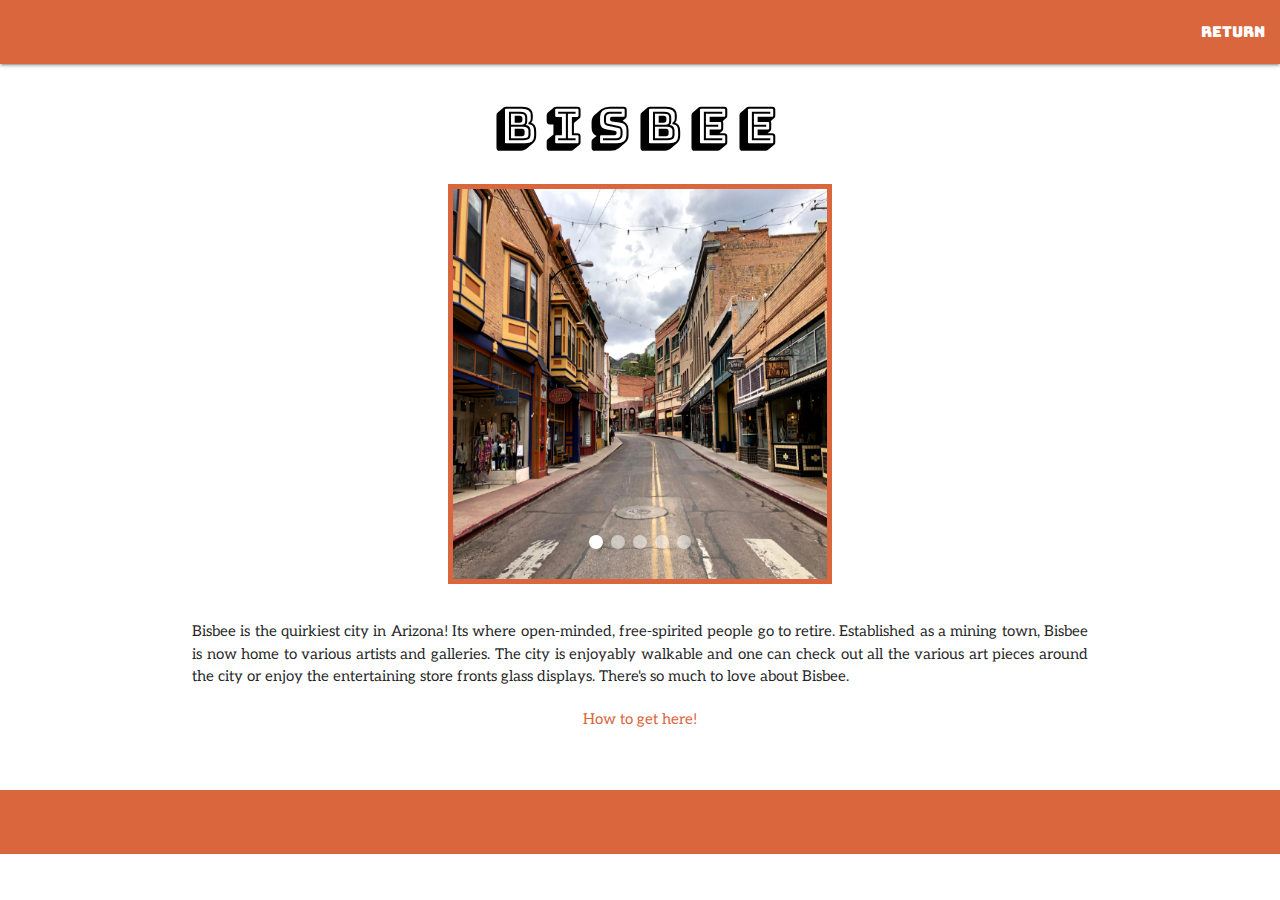
==== bisbee.html @ 9c89f777 "added direction link" ====
<!DOCTYPE html>
<html lang="en">
<head>
    <meta charset="UTF-8">
    <meta name="viewport" content="width=device-width, initial-scale=1.0">
    <title>HiddenAZ</title>

    
    <script src="https://cdnjs.cloudflare.com/ajax/libs/jquery/3.5.0/jquery.min.js"></script>

    
    <link rel="stylesheet" href="https://cdnjs.cloudflare.com/ajax/libs/materialize/1.0.0/css/materialize.min.css">

    <link href="https://fonts.googleapis.com/icon?family=Material+Icons" rel="stylesheet">

    <link href="https://fonts.googleapis.com/css2?family=Bungee+Shade&display=swap" rel="stylesheet">

    <link href="https://fonts.googleapis.com/css2?family=Bungee&display=swap" rel="stylesheet">

    <link href="https://fonts.googleapis.com/css2?family=Aleo&display=swap" rel="stylesheet">
  

  

    <link rel="stylesheet" href="./assets/css/style3.css" />
</head>

<body>
    <nav>
        <div class="nav-wrapper nav1">
            <a href="#" data-target="mobile-demo" class="sidenav-trigger">
                <i class="material-icons">menu</i>
            </a>
          <ul id="nav-mobile" class="right hide-on-med-and-down">
            <li><a href="selection.html">Return</a></li>
          </ul>
        </div>
    </nav>

    <ul class="sidenav" id="mobile-demo">
        <li><a href="selection.html">Selection Page</a></li>
        <li><a href="twinArrows.html">Twin Arrows</a></li>
        <li><a href="fossilCreek.html">Fossil Creek</a></li>
        <li><a href="bisbee.html">Bisbee</a></li>
        <li><a href="chiri.html">Chiricahua</a></li>
      </ul>




    <div class="container dennis">

       

        <div class="row house3">
            <div class="col s12">
                <div class="row destName">
                    Bisbee
                </div>

                
                <div class="carousel carousel-slider">
                    
                    <a href="#Bis1!" class="carousel-item"><img src="assets/images/Bisbee/Bisbee.jpg"></a>

                    <a href="#Bis2!" class="carousel-item"><img src="assets/images/Bisbee/IMG_2533.jpg"></a>

                    <a href="#Bis3!" class="carousel-item"><img src="assets/images/Bisbee/IMG_2524.jpg"></a>
                
                    <a href="#Bis4!" class="carousel-item"><img src="assets/images/Bisbee/IMG_2540.jpg"></a>

                    <a href="#Bis5!" class="carousel-item"><img src="assets/images/Bisbee/BisbeeArtWall.jpg"></a>

                </div>
                                  
                                       
         

                <div class="row destDescrip">
                    Bisbee is the quirkiest city in Arizona! Its where open-minded, free-spirited people go to retire.  Established as a mining town, Bisbee is now home to various artists and galleries.  The city is enjoyably walkable and one can check out all the various art pieces around the city or enjoy the entertaining store fronts glass displays. There's so much to love about Bisbee.
                </div>

                <div class="row destDirec">
                    <a href="https://www.google.com/maps/search/?api=1&query=Bisbee" style="color: #D9663D;">How to get here!</a>

                <div class="row" id="destWeather">
                   
                </div>
                

            </div>
        </div>  
    </div>
</div> 
      
<footer class="page-footer footer">
        <div class="container">
            <row class="s12">
            </row>
        </div>
</footer>

<script src="https://cdnjs.cloudflare.com/ajax/libs/materialize/1.0.0/js/materialize.min.js"></script>

    
<script src="https://cdnjs.cloudflare.com/ajax/libs/materialize/1.0.0/js/materialize.min.js"></script>

<script src="destName3.js"></script>


</body>
</html>
---- assets/css/style3.css ----
/* Destination page CSS starts here */

.house3 {
    margin-top: 25px;
    text-align: center;
    /* padding-bottom: 2.5rem; */
}

.footer {
    color: white;
    text-align: center;
    background-color:  #D9663D;
    height: 64px;

}

.nav1 {
    background-color:#D9663D;
    font-family: "Bungee", cursive;
}

.destName {
    text-align: center;
    font-size: 50px;
    font-family: 'Bungee Shade', cursive;
    color:black;
    font-weight: bolder;
    letter-spacing: 10px;   
}



.indicator-item{
    padding: 7px;
}

.carousel {
    border-style: solid;
    border-width: 5px;
    border-color:  #D9663D;
    width:  30vw;
    margin:auto;

}

@media only screen and (max-width: 700px) {
    
    .carousel {
        width: 90vw;
    }

    .destName {
        font-size: 30px;
        letter-spacing: 5px;
    }

    
    /* .dennis {
        position: relative;
        min-height: 100vh;
    } */
    .house3 {
        padding-bottom: 2.5rem;
    }

}



.carousel-item img {
        width:  100%;
        height: 100%;
    
}


/* .carousel-item {
    border-style: solid;
    border-width: 5px;
    border-color:  #F28B30;
} */

.destDescrip {
    /* margin:auto; */
    /* width: 30vw;
      margin: auto; */
    text-align: justify;
    font-family: 'Aleo', serif;
    margin-top: 4vh;
  
    /* align-content: center; */
  }
  
  
  
  .destDirec {
    font-family: 'Aleo', serif;
  }
  
  #destWeather {
    /* text-align: justify; */
    font-family: 'Aleo', serif;
  }
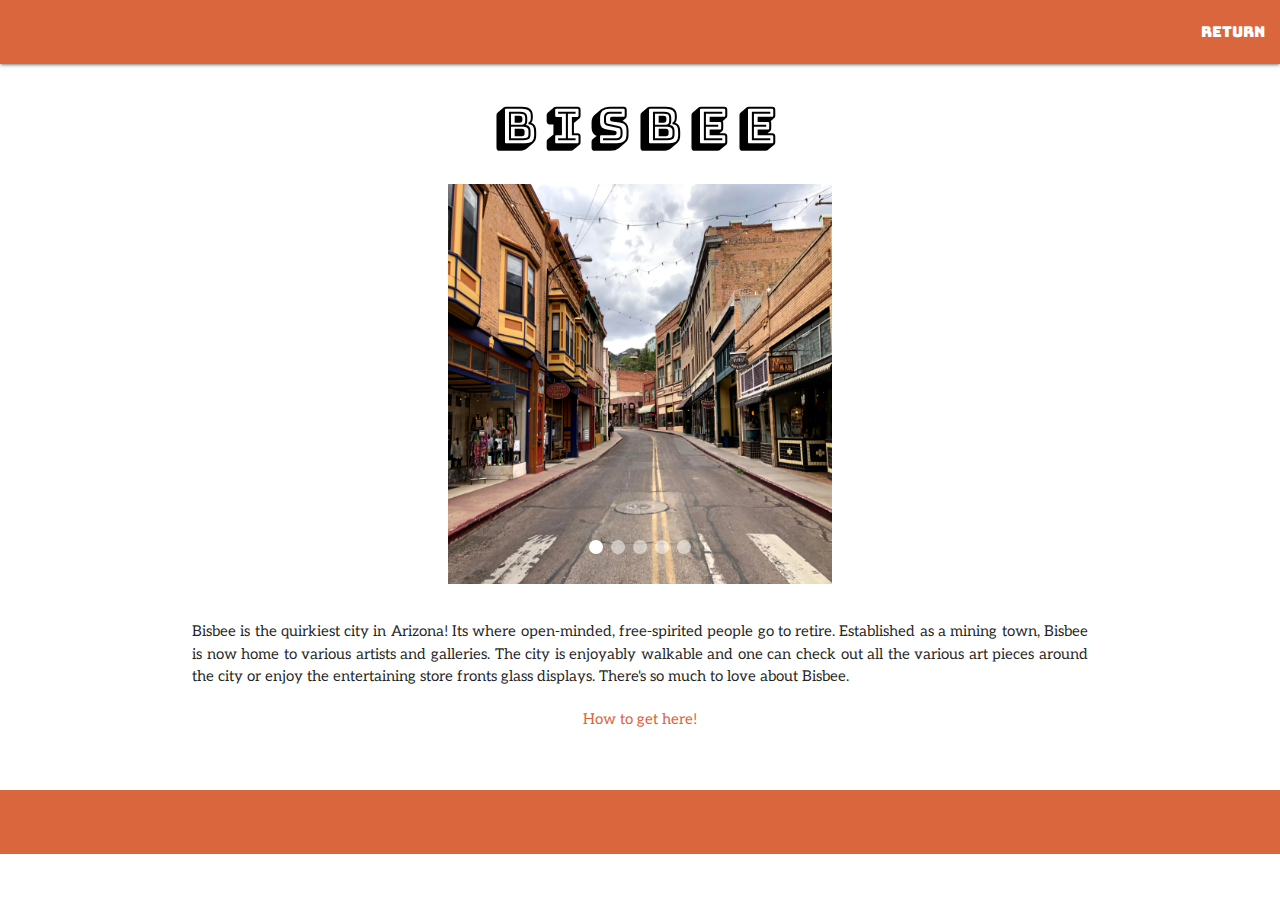
==== commit a23ed500: "updated CSS-borders" ====
--- a/bisbee.html
+++ b/bisbee.html
@@ -81,7 +81,7 @@
                 </div>
 
                 <div class="row destDirec">
-                    <a href="https://www.google.com/maps/search/?api=1&query=Bisbee" style="color: #D9663D;">How to get here!</a>
+                    <a href="https://www.google.com/maps/search/?api=1&query=Bisbee" style="color: #D9663D;" target="_blank">How to get here!</a>
 
                 <div class="row" id="destWeather">
                    
--- a/assets/css/style3.css
+++ b/assets/css/style3.css
@@ -35,9 +35,9 @@
 }
 
 .carousel {
-    border-style: solid;
+    /* border-style: solid;
     border-width: 5px;
-    border-color:  #D9663D;
+    border-color:  #D9663D; */
     width:  30vw;
     margin:auto;
 
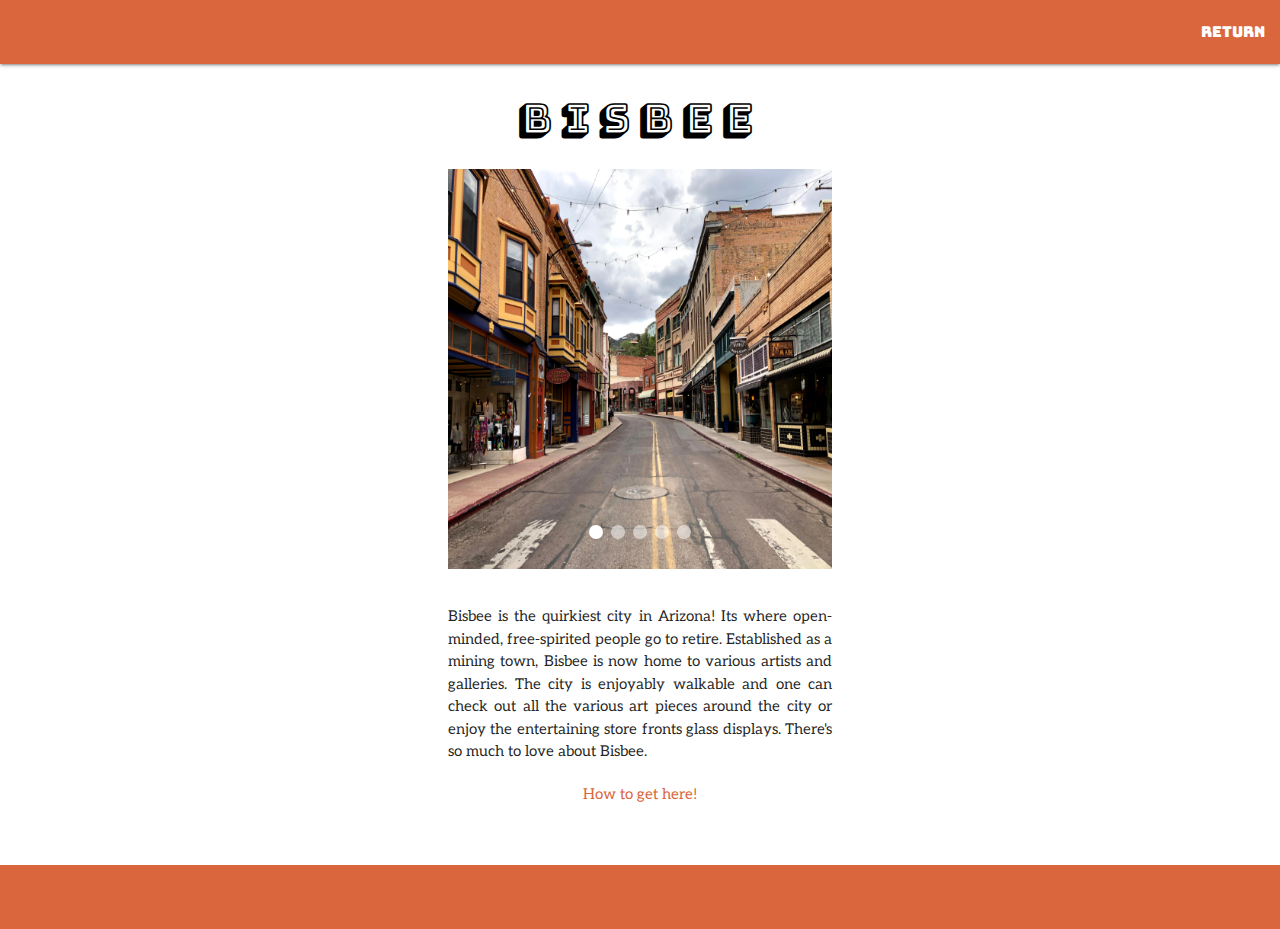
==== commit 0ec38c80: "CSS - adjusted descrip margins" ====
--- a/bisbee.html
+++ b/bisbee.html
@@ -1,112 +1,118 @@
 <!DOCTYPE html>
 <html lang="en">
-<head>
-    <meta charset="UTF-8">
-    <meta name="viewport" content="width=device-width, initial-scale=1.0">
+  <head>
+    <meta charset="UTF-8" />
+    <meta name="viewport" content="width=device-width, initial-scale=1.0" />
     <title>HiddenAZ</title>
 
-    
     <script src="https://cdnjs.cloudflare.com/ajax/libs/jquery/3.5.0/jquery.min.js"></script>
 
-    
-    <link rel="stylesheet" href="https://cdnjs.cloudflare.com/ajax/libs/materialize/1.0.0/css/materialize.min.css">
+    <link
+      rel="stylesheet"
+      href="https://cdnjs.cloudflare.com/ajax/libs/materialize/1.0.0/css/materialize.min.css"
+    />
 
-    <link href="https://fonts.googleapis.com/icon?family=Material+Icons" rel="stylesheet">
+    <link
+      href="https://fonts.googleapis.com/icon?family=Material+Icons"
+      rel="stylesheet"
+    />
 
-    <link href="https://fonts.googleapis.com/css2?family=Bungee+Shade&display=swap" rel="stylesheet">
+    <link
+      href="https://fonts.googleapis.com/css2?family=Bungee+Shade&display=swap"
+      rel="stylesheet"
+    />
 
-    <link href="https://fonts.googleapis.com/css2?family=Bungee&display=swap" rel="stylesheet">
+    <link
+      href="https://fonts.googleapis.com/css2?family=Bungee&display=swap"
+      rel="stylesheet"
+    />
 
-    <link href="https://fonts.googleapis.com/css2?family=Aleo&display=swap" rel="stylesheet">
-  
-
-  
+    <link
+      href="https://fonts.googleapis.com/css2?family=Aleo&display=swap"
+      rel="stylesheet"
+    />
 
     <link rel="stylesheet" href="./assets/css/style3.css" />
-</head>
+  </head>
 
-<body>
+  <body>
     <nav>
-        <div class="nav-wrapper nav1">
-            <a href="#" data-target="mobile-demo" class="sidenav-trigger">
-                <i class="material-icons">menu</i>
-            </a>
-          <ul id="nav-mobile" class="right hide-on-med-and-down">
-            <li><a href="selection.html">Return</a></li>
-          </ul>
-        </div>
+      <div class="nav-wrapper nav1">
+        <a href="#" data-target="mobile-demo" class="sidenav-trigger">
+          <i class="material-icons">menu</i>
+        </a>
+        <ul id="nav-mobile" class="right hide-on-med-and-down">
+          <li><a href="selection.html">Return</a></li>
+        </ul>
+      </div>
     </nav>
 
     <ul class="sidenav" id="mobile-demo">
-        <li><a href="selection.html">Selection Page</a></li>
-        <li><a href="twinArrows.html">Twin Arrows</a></li>
-        <li><a href="fossilCreek.html">Fossil Creek</a></li>
-        <li><a href="bisbee.html">Bisbee</a></li>
-        <li><a href="chiri.html">Chiricahua</a></li>
-      </ul>
+      <li><a href="selection.html">Selection Page</a></li>
+      <li><a href="twinArrows.html">Twin Arrows</a></li>
+      <li><a href="fossilCreek.html">Fossil Creek</a></li>
+      <li><a href="bisbee.html">Bisbee</a></li>
+      <li><a href="chiri.html">Chiricahua</a></li>
+    </ul>
 
+    <div class="container row house3 dennis">
+      <div class="row destName">
+        Bisbee
+      </div>
 
+      <div class="carousel carousel-slider">
+        <a href="#Bis1!" class="carousel-item"
+          ><img src="assets/images/Bisbee/Bisbee.jpg"
+        /></a>
 
+        <a href="#Bis2!" class="carousel-item"
+          ><img src="assets/images/Bisbee/IMG_2533.jpg"
+        /></a>
 
-    <div class="container dennis">
+        <a href="#Bis3!" class="carousel-item"
+          ><img src="assets/images/Bisbee/IMG_2524.jpg"
+        /></a>
 
-       
+        <a href="#Bis4!" class="carousel-item"
+          ><img src="assets/images/Bisbee/IMG_2540.jpg"
+        /></a>
 
-        <div class="row house3">
-            <div class="col s12">
-                <div class="row destName">
-                    Bisbee
-                </div>
+        <a href="#Bis5!" class="carousel-item"
+          ><img src="assets/images/Bisbee/BisbeeArtWall.jpg"
+        /></a>
+      </div>
 
-                
-                <div class="carousel carousel-slider">
-                    
-                    <a href="#Bis1!" class="carousel-item"><img src="assets/images/Bisbee/Bisbee.jpg"></a>
+      <div class="row destDescrip">
+        Bisbee is the quirkiest city in Arizona! Its where open-minded,
+        free-spirited people go to retire. Established as a mining town, Bisbee
+        is now home to various artists and galleries. The city is enjoyably
+        walkable and one can check out all the various art pieces around the
+        city or enjoy the entertaining store fronts glass displays. There's so
+        much to love about Bisbee.
+      </div>
 
-                    <a href="#Bis2!" class="carousel-item"><img src="assets/images/Bisbee/IMG_2533.jpg"></a>
+      <div class="row destDirec">
+        <a
+          href="https://www.google.com/maps/search/?api=1&query=Bisbee"
+          style="color: #d9663d;"
+          target="_blank"
+          >How to get here!</a
+        >
+      </div>
 
-                    <a href="#Bis3!" class="carousel-item"><img src="assets/images/Bisbee/IMG_2524.jpg"></a>
-                
-                    <a href="#Bis4!" class="carousel-item"><img src="assets/images/Bisbee/IMG_2540.jpg"></a>
+      <div class="row" id="destWeather"></div>
+    </div>
 
-                    <a href="#Bis5!" class="carousel-item"><img src="assets/images/Bisbee/BisbeeArtWall.jpg"></a>
+    <footer class="page-footer footer">
+      <div class="container">
+        <row class="s12"> </row>
+      </div>
+    </footer>
 
-                </div>
-                                  
-                                       
-         
+    <script src="https://cdnjs.cloudflare.com/ajax/libs/materialize/1.0.0/js/materialize.min.js"></script>
 
-                <div class="row destDescrip">
-                    Bisbee is the quirkiest city in Arizona! Its where open-minded, free-spirited people go to retire.  Established as a mining town, Bisbee is now home to various artists and galleries.  The city is enjoyably walkable and one can check out all the various art pieces around the city or enjoy the entertaining store fronts glass displays. There's so much to love about Bisbee.
-                </div>
+    <script src="https://cdnjs.cloudflare.com/ajax/libs/materialize/1.0.0/js/materialize.min.js"></script>
 
-                <div class="row destDirec">
-                    <a href="https://www.google.com/maps/search/?api=1&query=Bisbee" style="color: #D9663D;" target="_blank">How to get here!</a>
-
-                <div class="row" id="destWeather">
-                   
-                </div>
-                
-
-            </div>
-        </div>  
-    </div>
-</div> 
-      
-<footer class="page-footer footer">
-        <div class="container">
-            <row class="s12">
-            </row>
-        </div>
-</footer>
-
-<script src="https://cdnjs.cloudflare.com/ajax/libs/materialize/1.0.0/js/materialize.min.js"></script>
-
-    
-<script src="https://cdnjs.cloudflare.com/ajax/libs/materialize/1.0.0/js/materialize.min.js"></script>
-
-<script src="destName3.js"></script>
-
-
-</body>
-</html>+    <script src="destName3.js"></script>
+  </body>
+</html>
--- a/assets/css/style3.css
+++ b/assets/css/style3.css
@@ -21,11 +21,13 @@
 
 .destName {
     text-align: center;
-    font-size: 50px;
+    font-size: 40px;
     font-family: 'Bungee Shade', cursive;
     color:black;
     font-weight: bolder;
-    letter-spacing: 10px;   
+    letter-spacing: 10px;
+    width: 30vw;
+
 }
 
 
@@ -43,13 +45,52 @@
 
 }
 
+.carousel-item img {
+    width:  100%;
+    height: 100%;
+
+}
+
+
+/* .carousel-item {
+border-style: solid;
+border-width: 5px;
+border-color:  #F28B30;
+} */
+
+.destDescrip {
+/* margin:auto; */
+/* width: 30vw;
+  margin: auto; */
+text-align: justify;
+font-family: 'Aleo', serif;
+margin-top: 4vh;
+width: 30vw;
+
+/* align-content: center; */
+}
+
+
+
+.destDirec {
+font-family: 'Aleo', serif;
+}
+
+#destWeather {
+/* text-align: justify; */
+font-family: 'Aleo', serif;
+}
 @media only screen and (max-width: 700px) {
     
     .carousel {
         width: 90vw;
     }
+    .destDescrip {
+        width: 90vw;
+      }
 
     .destName {
+        width: 90vw;
         font-size: 30px;
         letter-spacing: 5px;
     }
@@ -67,37 +108,3 @@
 
 
 
-.carousel-item img {
-        width:  100%;
-        height: 100%;
-    
-}
-
-
-/* .carousel-item {
-    border-style: solid;
-    border-width: 5px;
-    border-color:  #F28B30;
-} */
-
-.destDescrip {
-    /* margin:auto; */
-    /* width: 30vw;
-      margin: auto; */
-    text-align: justify;
-    font-family: 'Aleo', serif;
-    margin-top: 4vh;
-  
-    /* align-content: center; */
-  }
-  
-  
-  
-  .destDirec {
-    font-family: 'Aleo', serif;
-  }
-  
-  #destWeather {
-    /* text-align: justify; */
-    font-family: 'Aleo', serif;
-  }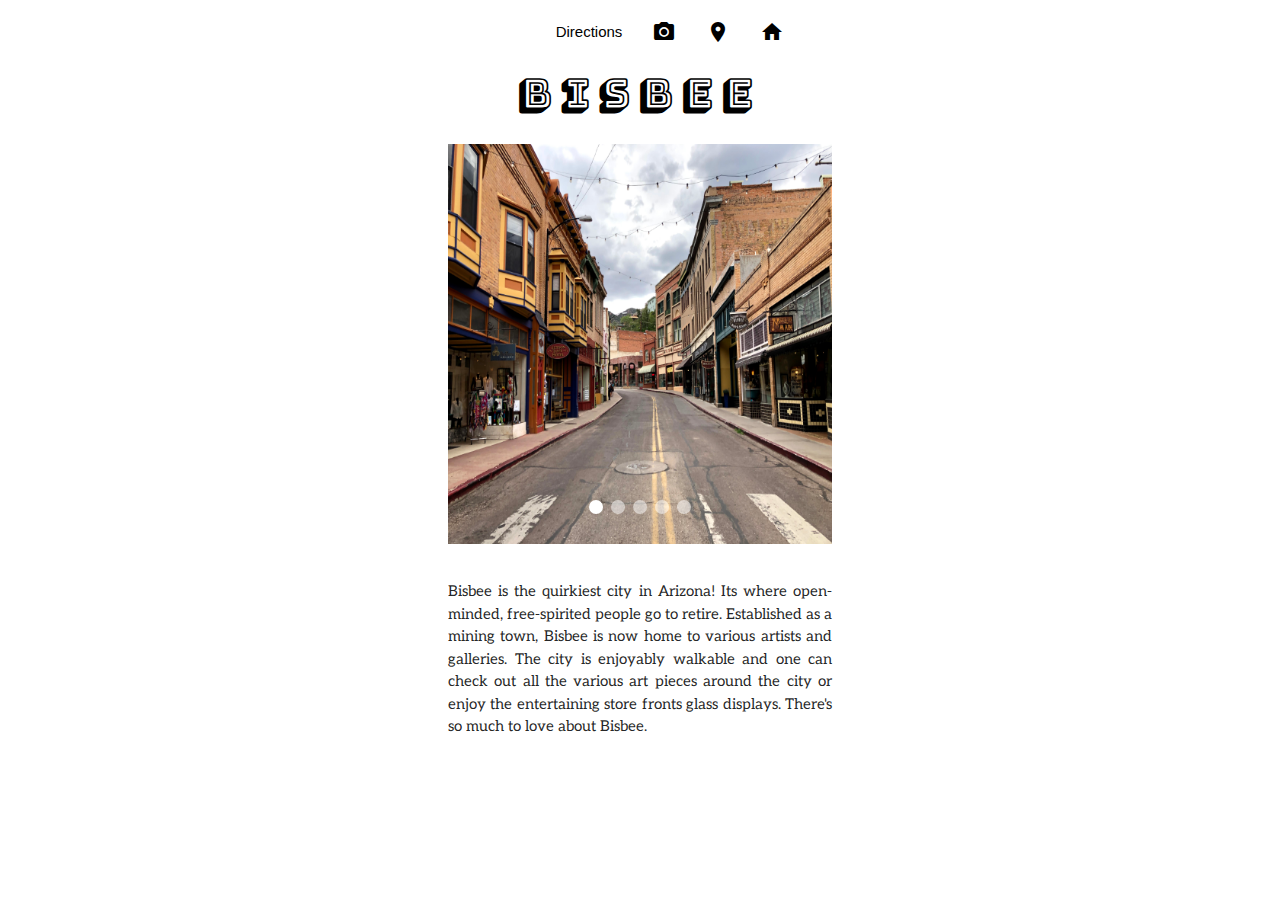
==== commit 15b99da1: "added toolbar to dest pages. condensed CSS" ====
--- a/bisbee.html
+++ b/bisbee.html
@@ -32,30 +32,35 @@
       rel="stylesheet"
     />
 
-    <link rel="stylesheet" href="./assets/css/style3.css" />
+    <link rel="stylesheet" href="./assets/css/style1.css" />
   </head>
 
   <body>
-    <nav>
-      <div class="nav-wrapper nav1">
-        <a href="#" data-target="mobile-demo" class="sidenav-trigger">
-          <i class="material-icons">menu</i>
-        </a>
-        <ul id="nav-mobile" class="right hide-on-med-and-down">
-          <li><a href="selection.html">Return</a></li>
-        </ul>
-      </div>
-    </nav>
+    <div class="navbar-fixed">
+      <nav>
+        <div class="nav-wrapper">
+         
+          <ul class="flexNav">
+            <li><a id="destWeather" class="space"></a></li>
+            <li><a id="destTemp" class="space"></a></li>
+            <li><a
+              href="https://www.google.com/maps/search/?api=1&query=Bisbee"
+              style="color: black"
+              target="_blank"
+              >Directions</a
+            ></li>
 
-    <ul class="sidenav" id="mobile-demo">
-      <li><a href="selection.html">Selection Page</a></li>
-      <li><a href="twinArrows.html">Twin Arrows</a></li>
-      <li><a href="fossilCreek.html">Fossil Creek</a></li>
-      <li><a href="bisbee.html">Bisbee</a></li>
-      <li><a href="chiri.html">Chiricahua</a></li>
-    </ul>
+            <li><a href="destcard.html"><i class="medium material-icons">camera_alt</i></a></li>
+          
+            <li><a href="selection.html"><i class="medium material-icons">room</i></a></li>
+            <li><a href="index.html" class="removehover"><i class="medium material-icons">home</i></a></li>
+          </ul>
+          </ul>
+        </div>
+      </nav>
+    </div>
 
-    <div class="container row house3 dennis">
+    <div class="container row house3">
       <div class="row destName">
         Bisbee
       </div>
@@ -91,23 +96,12 @@
         much to love about Bisbee.
       </div>
 
-      <div class="row destDirec">
-        <a
-          href="https://www.google.com/maps/search/?api=1&query=Bisbee"
-          style="color: #d9663d;"
-          target="_blank"
-          >How to get here!</a
-        >
-      </div>
+    
 
-      <div class="row" id="destWeather"></div>
+      
     </div>
 
-    <footer class="page-footer footer">
-      <div class="container">
-        <row class="s12"> </row>
-      </div>
-    </footer>
+ 
 
     <script src="https://cdnjs.cloudflare.com/ajax/libs/materialize/1.0.0/js/materialize.min.js"></script>
 
--- a/assets/css/style1.css
+++ b/assets/css/style1.css
@@ -0,0 +1,82 @@
+nav {
+  background-color: white;
+  box-shadow: none;
+  color: black;
+}
+
+.flexNav {
+  display: flex;
+  justify-content: center;
+  align-items: center;
+}
+
+#destWeather {
+  height: 50px;
+}
+.space:hover {
+  background-color: transparent;
+  cursor: default;
+}
+
+#destTemp {
+  color: black;
+}
+.material-icons {
+  color: black;
+}
+
+.container {
+  display: flex;
+  flex-direction: column;
+  justify-content: center;
+  align-items: center;
+}
+
+.destName {
+  text-align: center;
+  font-size: 40px;
+  font-family: "Bungee Shade", cursive;
+  color: black;
+  font-weight: bolder;
+  letter-spacing: 10px;
+  width: 30vw;
+}
+
+.indicator-item {
+  padding: 7px;
+}
+
+.carousel {
+  width: 30vw;
+  margin: auto;
+}
+
+.destDescrip {
+  text-align: justify;
+  font-family: "Aleo", serif;
+  margin-top: 4vh;
+  width: 30vw;
+}
+.carousel-item img {
+  width: 100%;
+  height: 100%;
+}
+
+@media only screen and (max-width: 700px) {
+  .carousel {
+    width: 90vw;
+  }
+
+  .destDescrip {
+    width: 90vw;
+  }
+
+  .destName {
+    width: 90vw;
+    font-size: 30px;
+    letter-spacing: 5px;
+  }
+  .house3 {
+    padding-bottom: 2.5rem;
+  }
+}
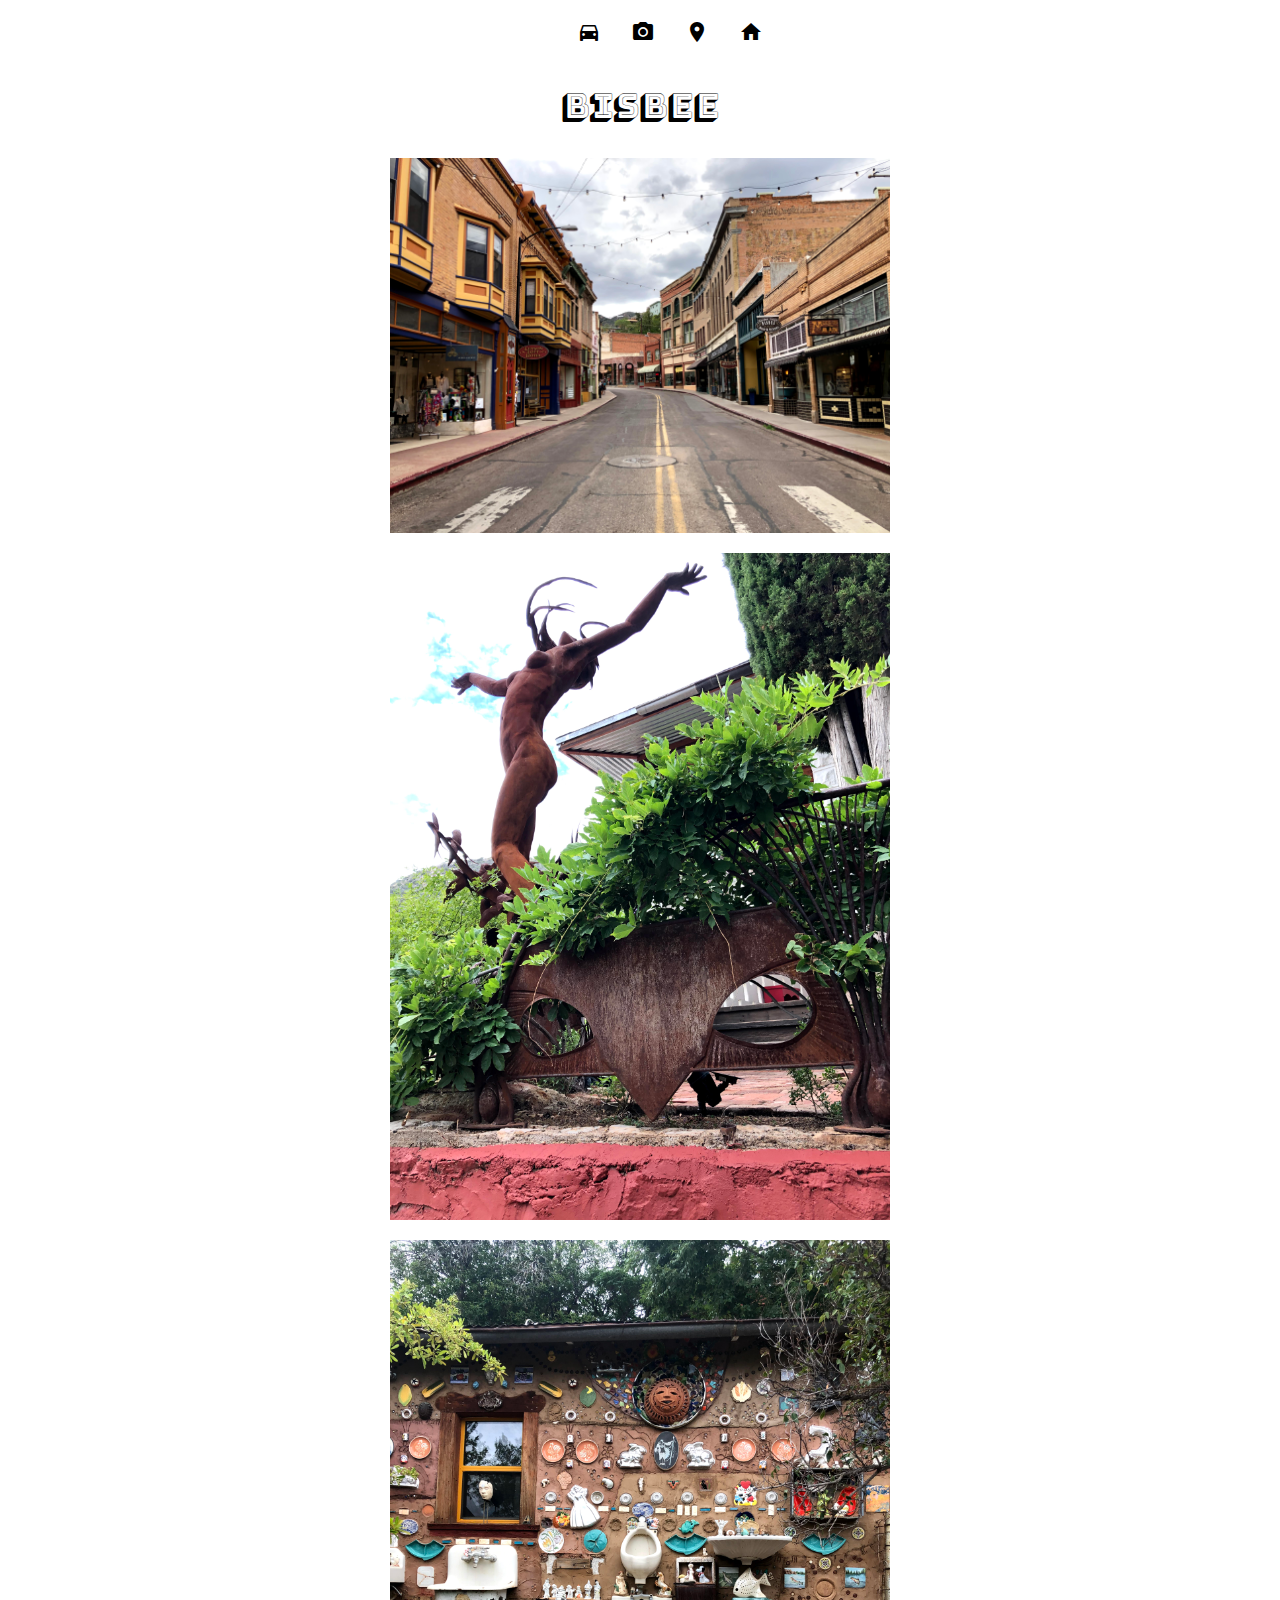
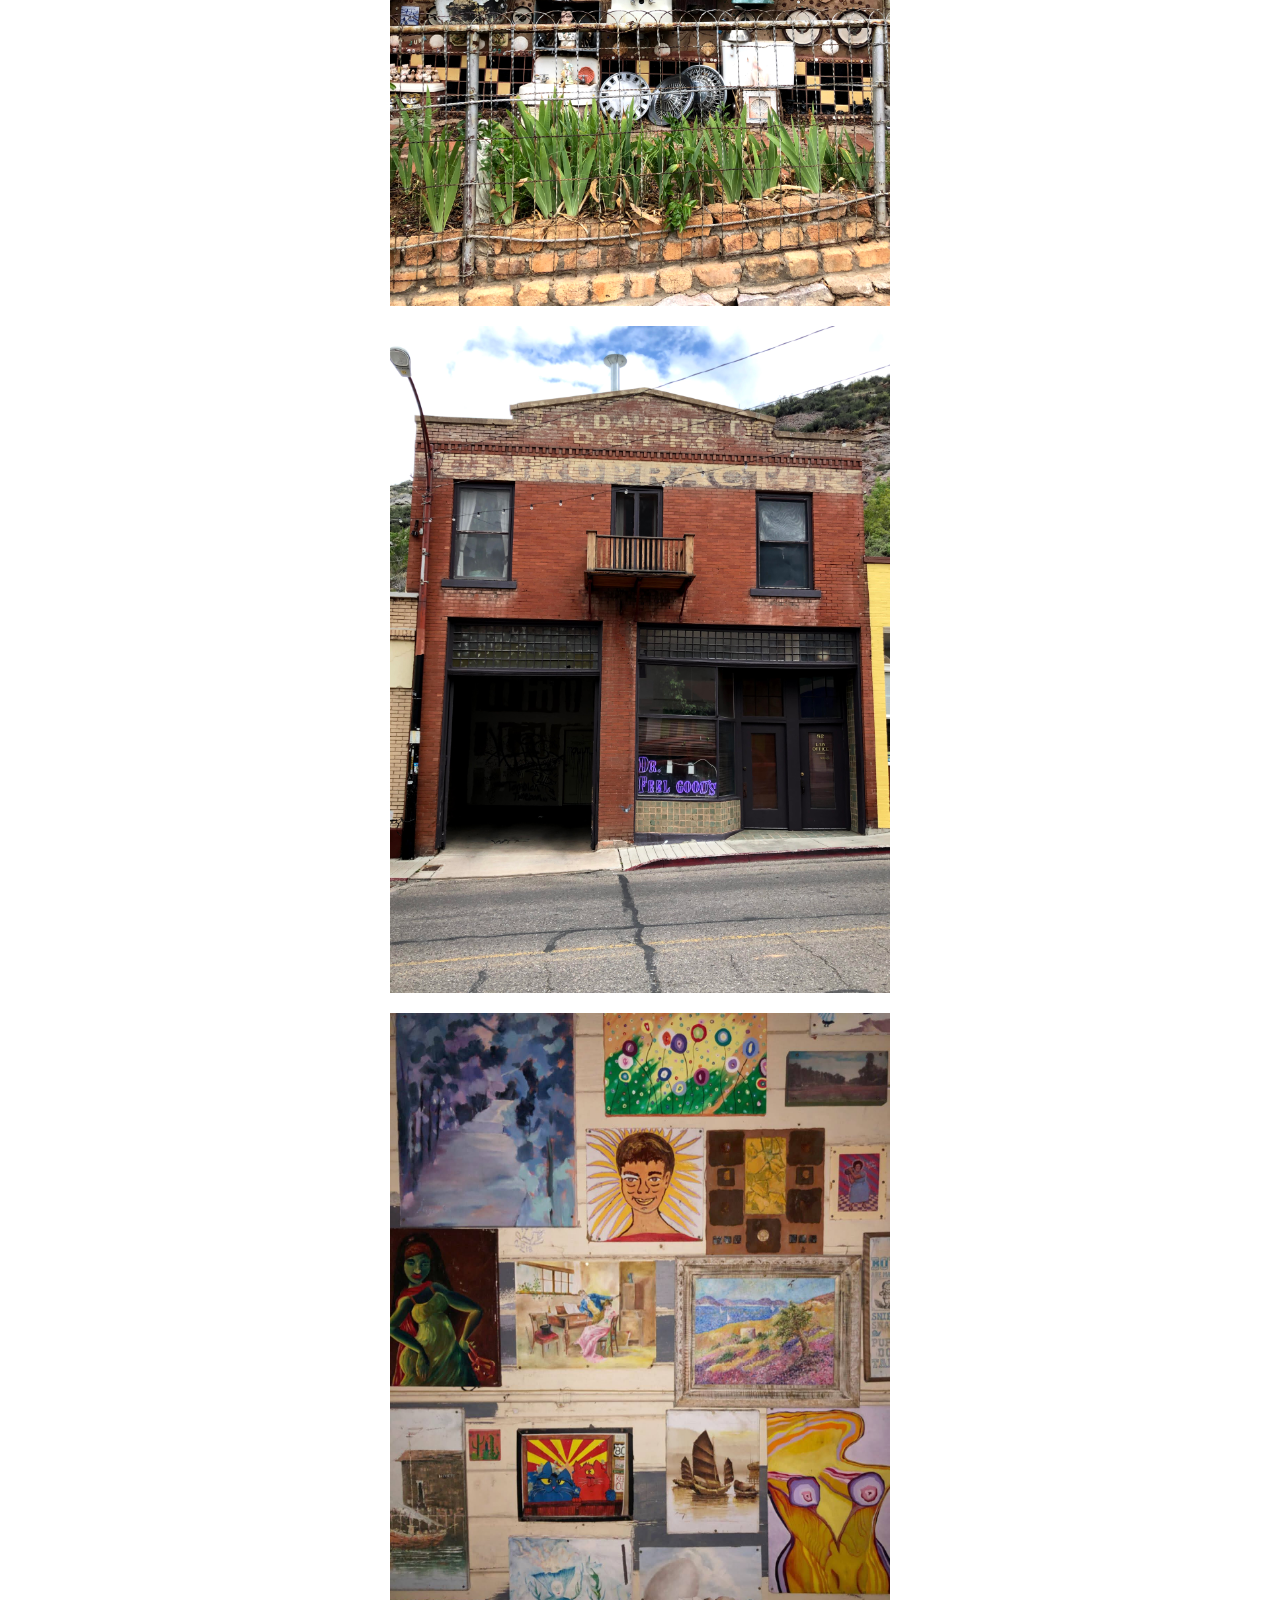
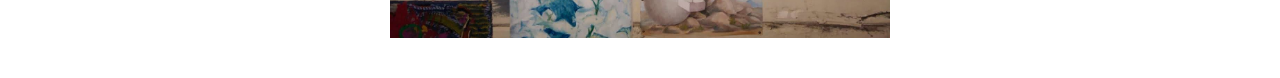
==== commit af413d48: "css makeover" ====
--- a/bisbee.html
+++ b/bisbee.html
@@ -47,7 +47,7 @@
               href="https://www.google.com/maps/search/?api=1&query=Bisbee"
               style="color: black"
               target="_blank"
-              >Directions</a
+              ><i class="medium material-icons">directions_car</i></a
             ></li>
 
             <li><a href="destcard.html"><i class="medium material-icons">camera_alt</i></a></li>
@@ -62,42 +62,34 @@
 
     <div class="container row house3">
       <div class="row destName">
-        Bisbee
+        <h4>Bisbee</h4>
       </div>
 
-      <div class="carousel carousel-slider">
-        <a href="#Bis1!" class="carousel-item"
-          ><img src="assets/images/Bisbee/Bisbee.jpg"
-        /></a>
-
-        <a href="#Bis2!" class="carousel-item"
-          ><img src="assets/images/Bisbee/IMG_2533.jpg"
-        /></a>
-
-        <a href="#Bis3!" class="carousel-item"
-          ><img src="assets/images/Bisbee/IMG_2524.jpg"
-        /></a>
-
-        <a href="#Bis4!" class="carousel-item"
-          ><img src="assets/images/Bisbee/IMG_2540.jpg"
-        /></a>
-
-        <a href="#Bis5!" class="carousel-item"
-          ><img src="assets/images/Bisbee/BisbeeArtWall.jpg"
-        /></a>
+      <div class="row">
+        <img class="materialboxed responsive" src="assets/images/Bisbee/Bisbee.jpg"
+        />
       </div>
 
-      <div class="row destDescrip">
-        Bisbee is the quirkiest city in Arizona! Its where open-minded,
-        free-spirited people go to retire. Established as a mining town, Bisbee
-        is now home to various artists and galleries. The city is enjoyably
-        walkable and one can check out all the various art pieces around the
-        city or enjoy the entertaining store fronts glass displays. There's so
-        much to love about Bisbee.
+      <div class="row">
+        <img class="materialboxed responsive" src="assets/images/Bisbee/IMG_2533.jpg"
+        />
+      </div>
+      
+      <div class="row">
+        <img class="materialboxed responsive" src="assets/images/Bisbee/IMG_2524.jpg"
+        />
+      </div>
+      
+      <div class="row">
+        <img class="materialboxed responsive" src="assets/images/Bisbee/IMG_2540.jpg"
+        />
       </div>
 
-    
-
+      <div class="row">
+        <img class="materialboxed responsive" src="assets/images/Bisbee/BisbeeArtWall.jpg"
+        />
+      </div>
+      
       
     </div>
 
--- a/assets/css/style1.css
+++ b/assets/css/style1.css
@@ -33,50 +33,37 @@
 }
 
 .destName {
-  text-align: center;
-  font-size: 40px;
+  /* text-align: center; */
+
   font-family: "Bungee Shade", cursive;
   color: black;
   font-weight: bolder;
-  letter-spacing: 10px;
-  width: 30vw;
+  /* letter-spacing: 10px; */
+  /* width: 30vw; */
 }
 
-.indicator-item {
-  padding: 7px;
+
+.responsive {
+ width: 100%;
+  max-width: 500px; 
+  height: auto;
 }
 
-.carousel {
-  width: 30vw;
-  margin: auto;
-}
 
+
+/* 
 .destDescrip {
   text-align: justify;
   font-family: "Aleo", serif;
   margin-top: 4vh;
   width: 30vw;
-}
-.carousel-item img {
-  width: 100%;
-  height: 100%;
-}
+} */
+
 
 @media only screen and (max-width: 700px) {
-  .carousel {
-    width: 90vw;
-  }
 
-  .destDescrip {
-    width: 90vw;
-  }
-
-  .destName {
-    width: 90vw;
-    font-size: 30px;
-    letter-spacing: 5px;
-  }
-  .house3 {
-    padding-bottom: 2.5rem;
+  nav {
+  
+    border-bottom: 3px solid rgb(80, 79, 79);
   }
 }
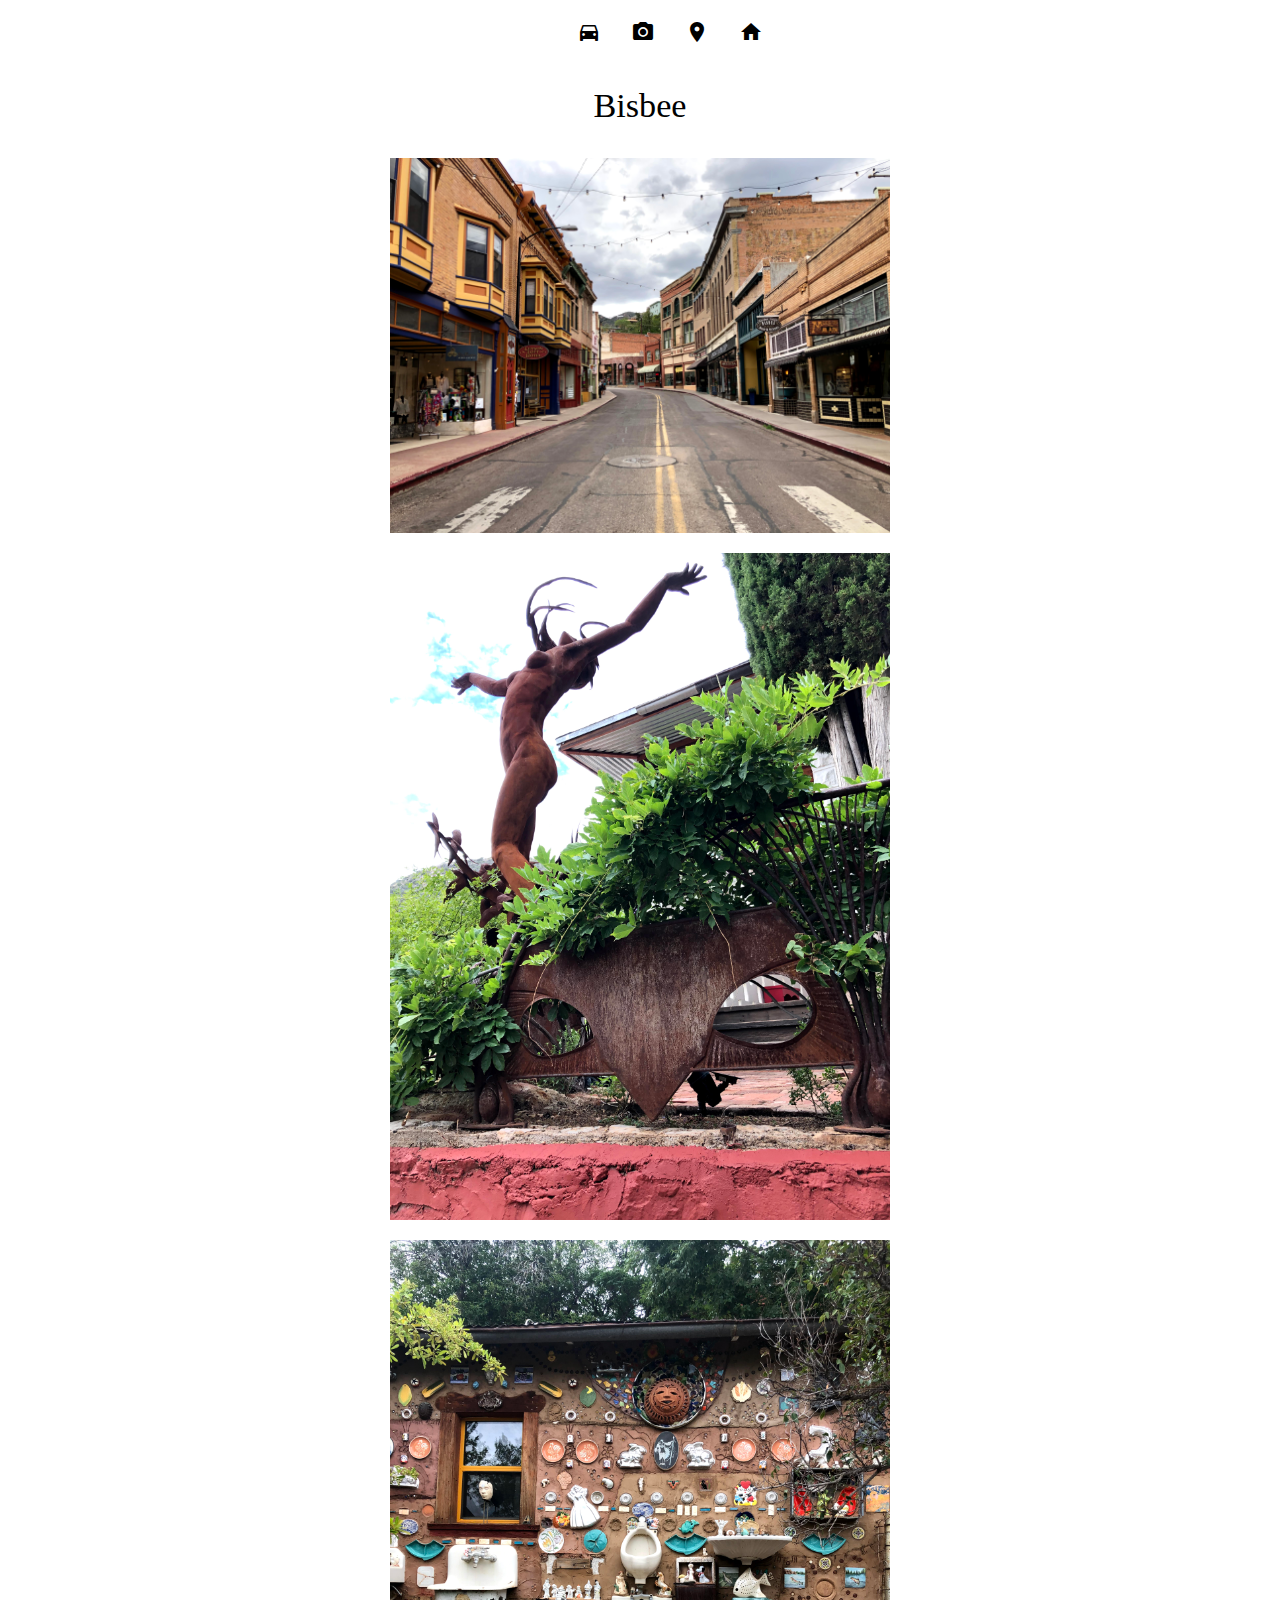
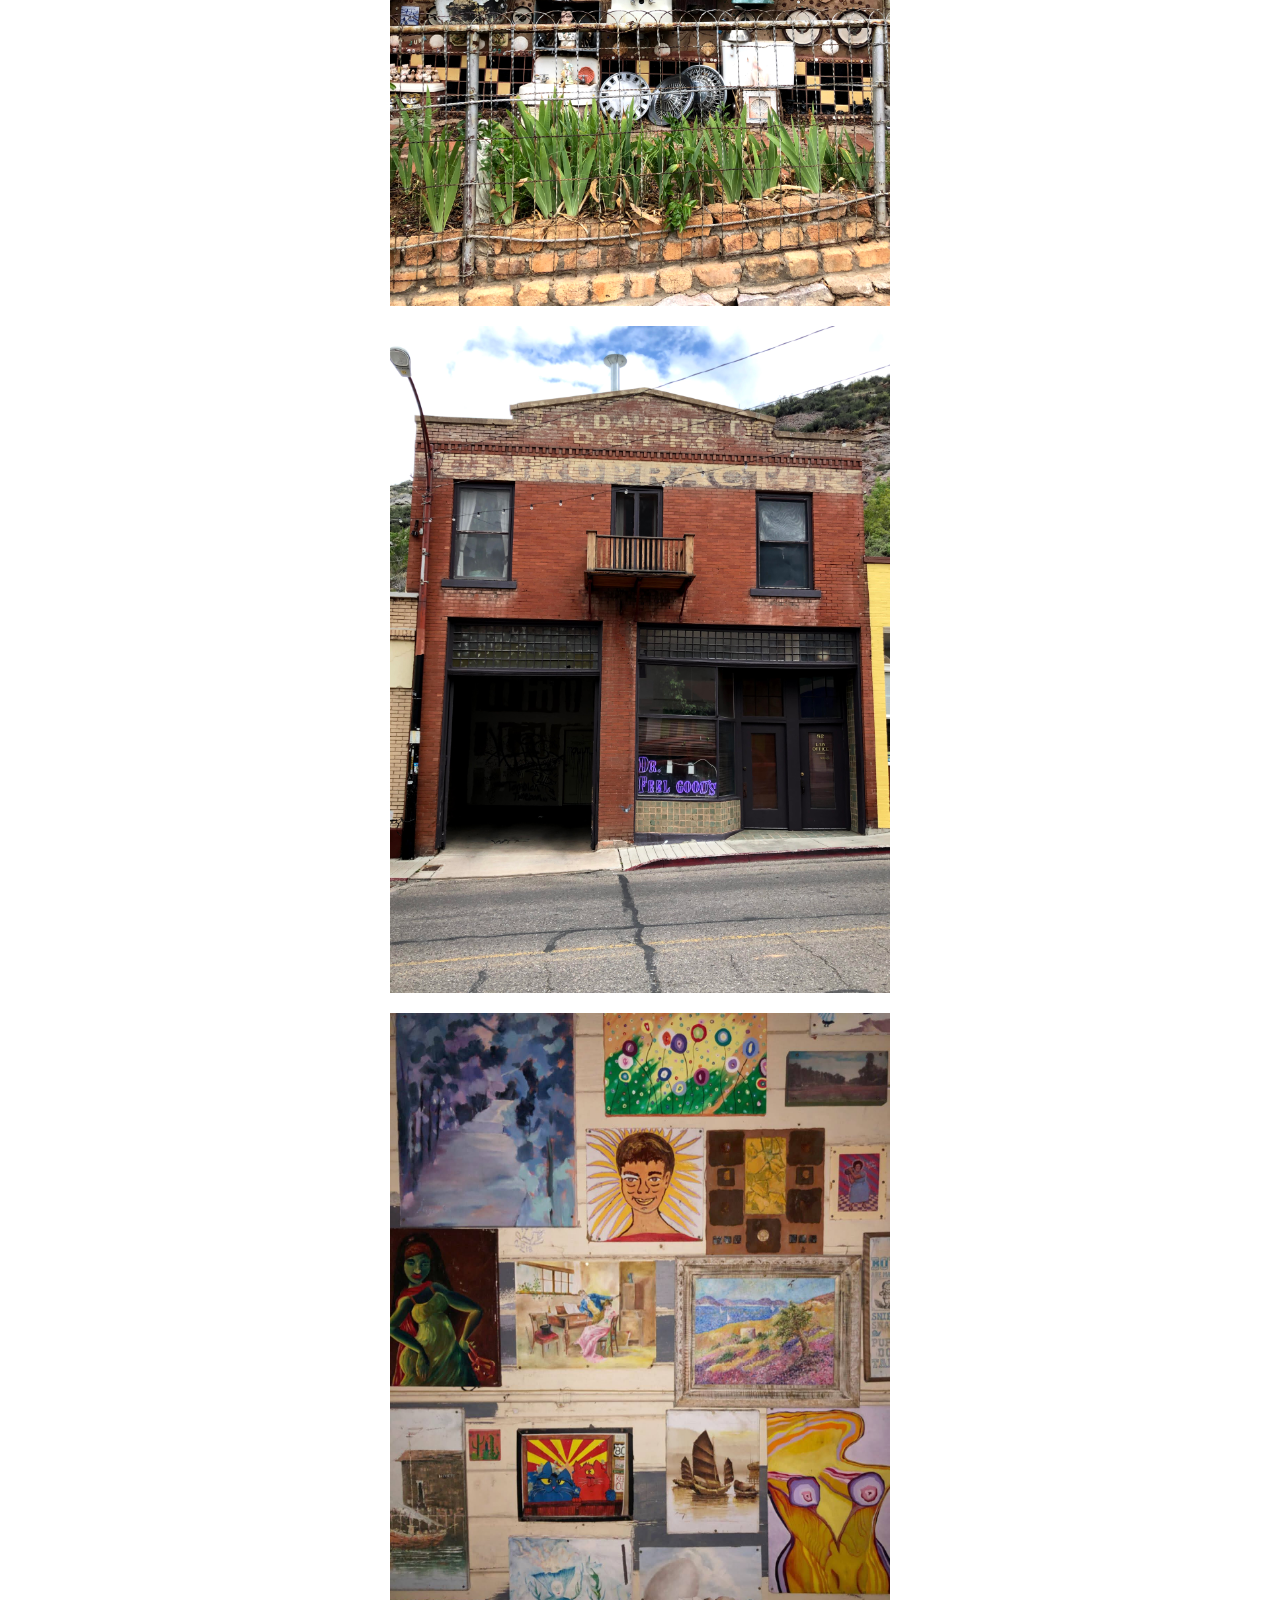
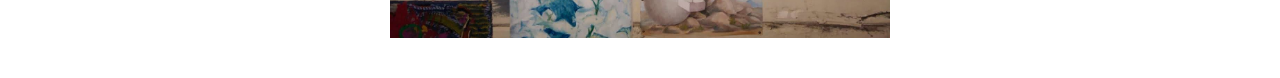
==== commit 8e0a8dee: "font changes" ====
--- a/bisbee.html
+++ b/bisbee.html
@@ -17,10 +17,7 @@
       rel="stylesheet"
     />
 
-    <link
-      href="https://fonts.googleapis.com/css2?family=Bungee+Shade&display=swap"
-      rel="stylesheet"
-    />
+    <link href="https://fonts.googleapis.com/css2?family=Homemade+Apple&family=Inconsolata&family=Julius+Sans+One&family=Raleway&display=swap" rel="stylesheet">
 
     <link
       href="https://fonts.googleapis.com/css2?family=Bungee&display=swap"
--- a/assets/css/style1.css
+++ b/assets/css/style1.css
@@ -35,7 +35,7 @@
 .destName {
   /* text-align: center; */
 
-  font-family: "Bungee Shade", cursive;
+  font-family: 'Homemade Apple', cursive;
   color: black;
   font-weight: bolder;
   /* letter-spacing: 10px; */
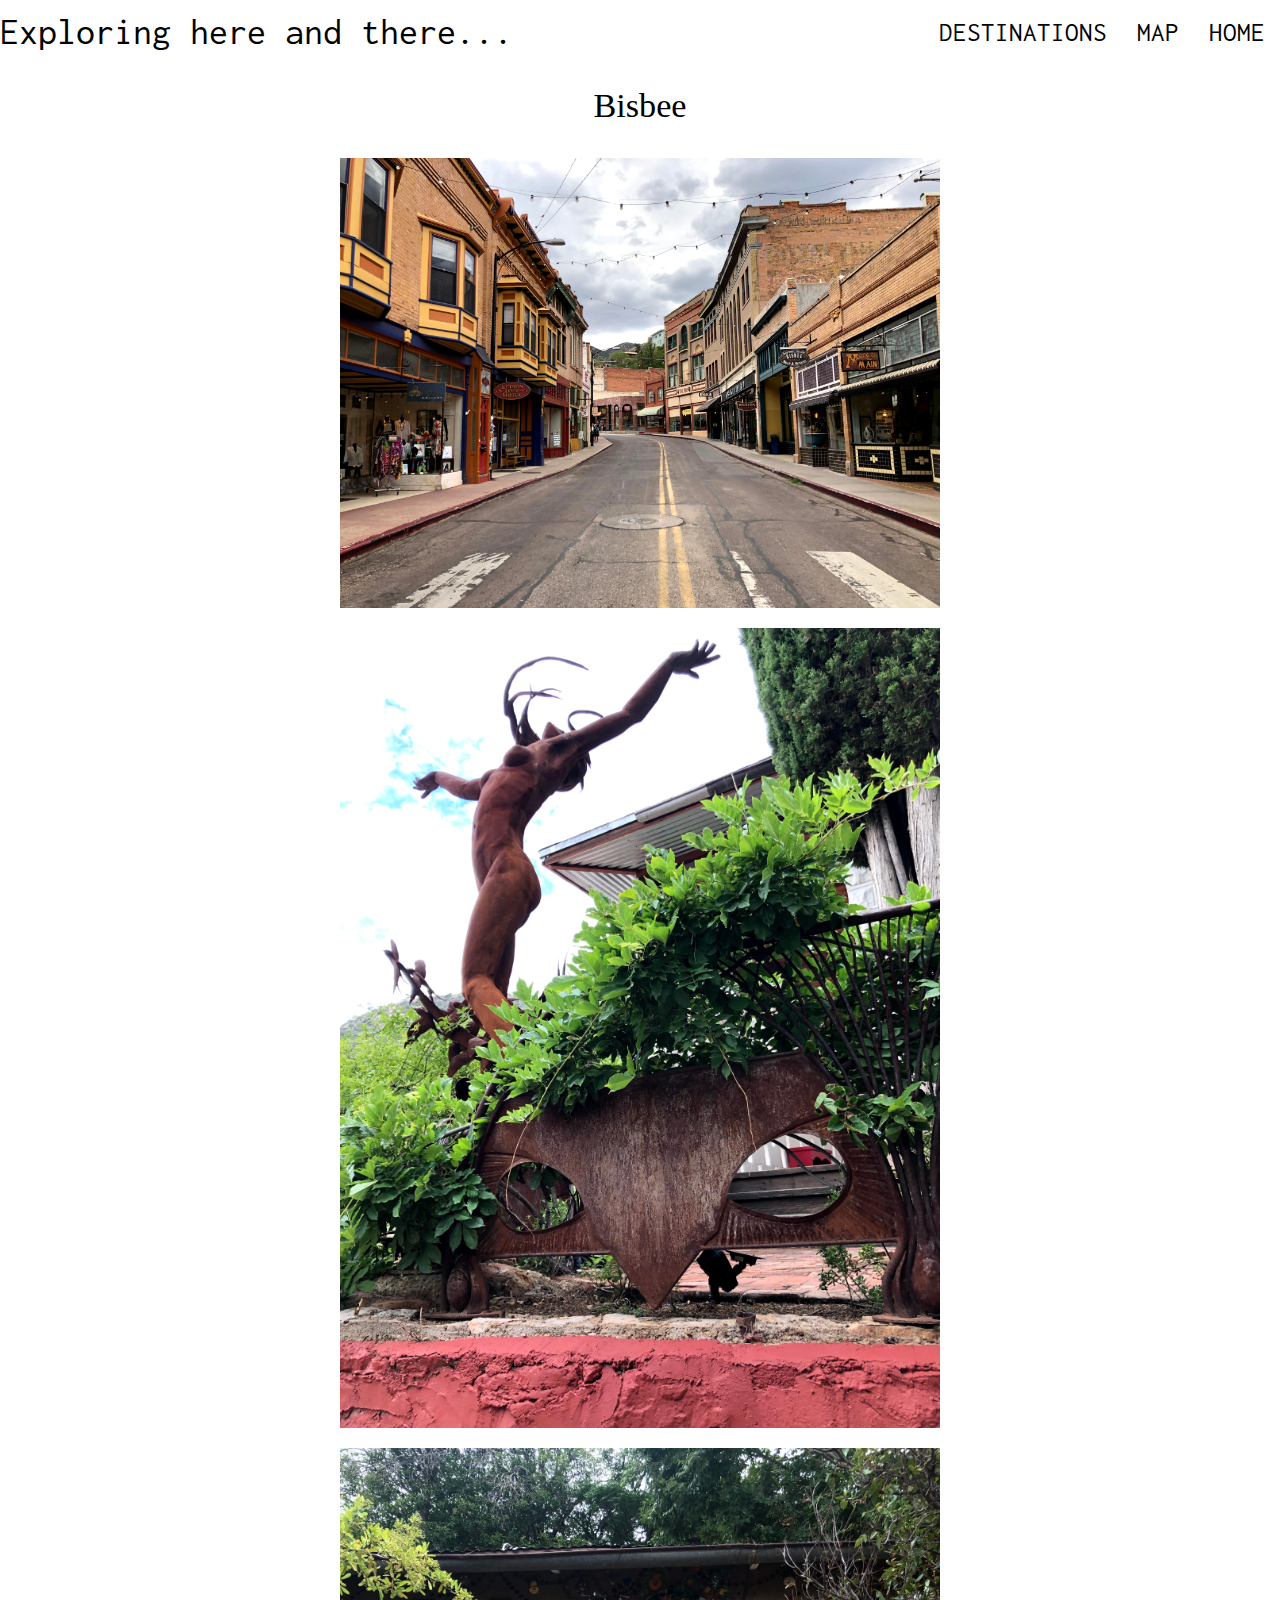
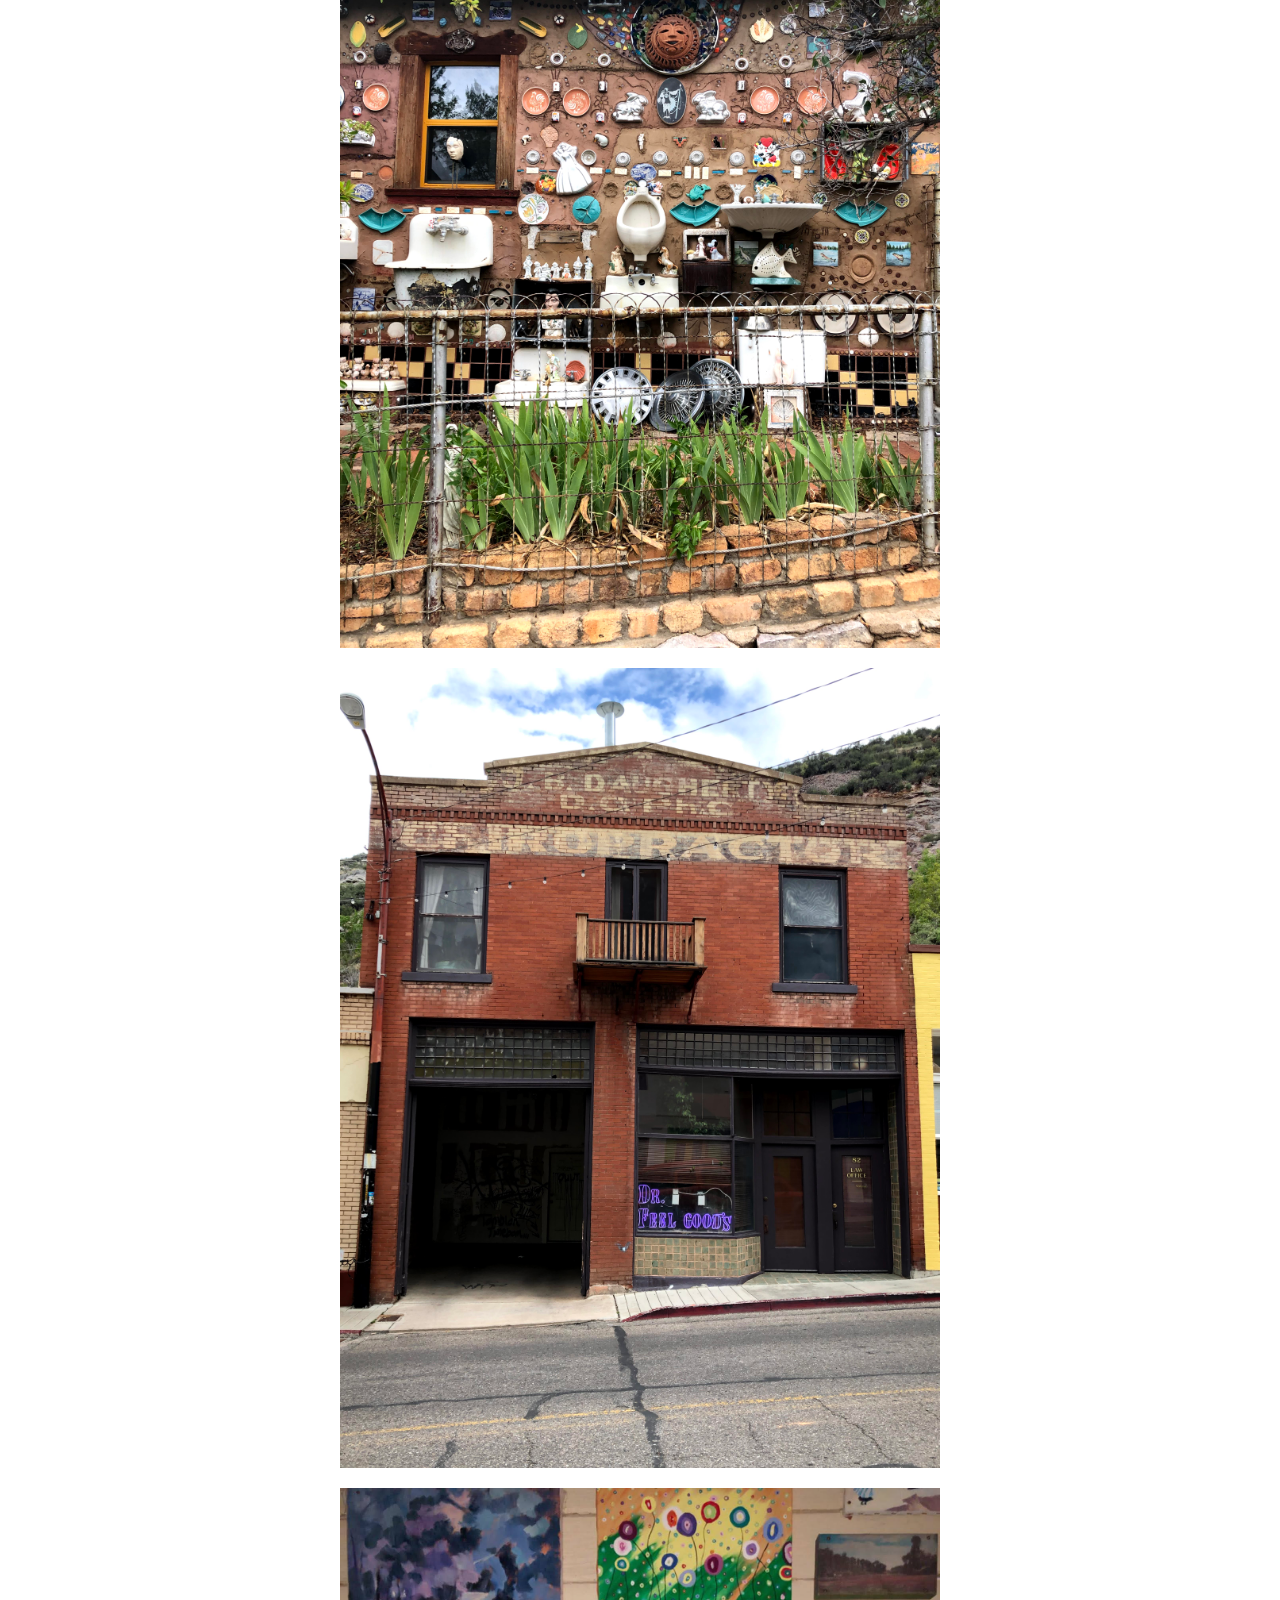
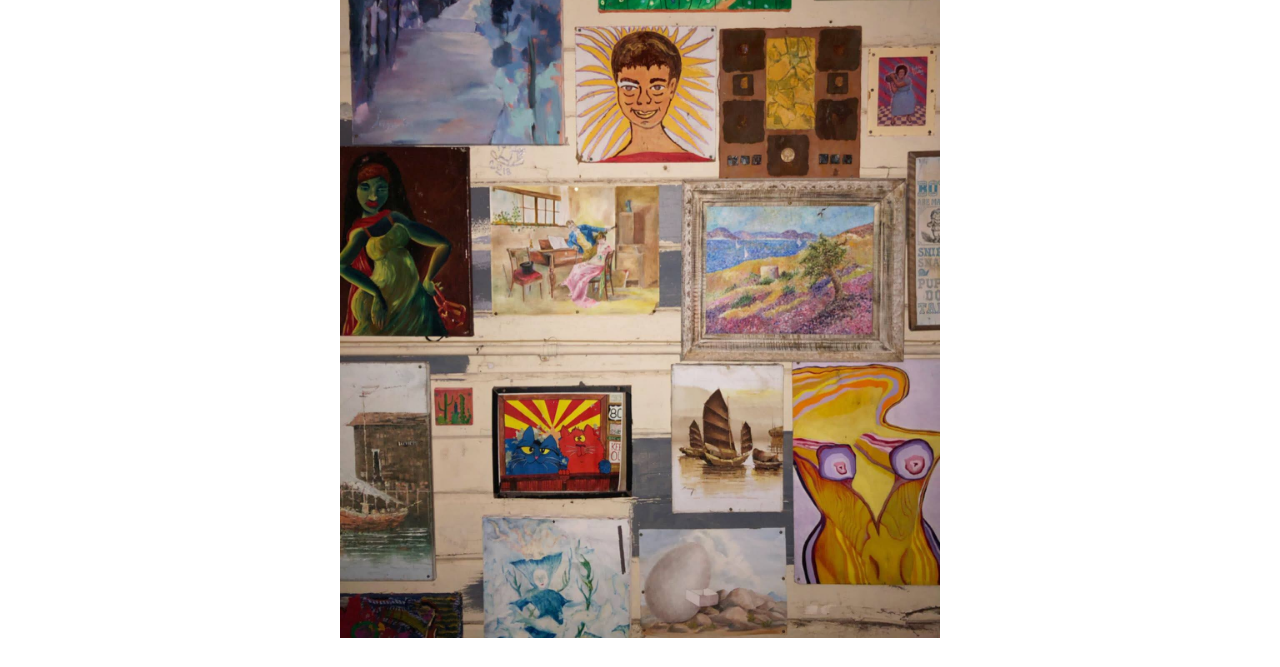
==== commit 33b704b7: "css updates on nav" ====
--- a/bisbee.html
+++ b/bisbee.html
@@ -19,21 +19,16 @@
 
     <link href="https://fonts.googleapis.com/css2?family=Homemade+Apple&family=Inconsolata&family=Julius+Sans+One&family=Raleway&display=swap" rel="stylesheet">
 
-    <link
-      href="https://fonts.googleapis.com/css2?family=Bungee&display=swap"
-      rel="stylesheet"
-    />
+    
 
-    <link
-      href="https://fonts.googleapis.com/css2?family=Aleo&display=swap"
-      rel="stylesheet"
-    />
+   
 
     <link rel="stylesheet" href="./assets/css/style1.css" />
+    <link rel="stylesheet" href="./assets/css/landingpage.css" />
   </head>
 
   <body>
-    <div class="navbar-fixed">
+    <!-- <div class="navbar-fixed">
       <nav>
         <div class="nav-wrapper">
          
@@ -55,7 +50,29 @@
           </ul>
         </div>
       </nav>
-    </div>
+    </div> -->
+
+    <nav>
+      <div class="nav-wrapper">
+        <a href="#!" class="brand-logo">Exploring here and there...</a>
+        <a href="#" data-target="mobile-demo" class="sidenav-trigger"
+          ><i class="material-icons">menu</i></a
+        >
+
+        <ul id="nav-mobile" class="right hide-on-med-and-down">
+          <li><a href="destcard.html">DESTINATIONS</a></li>
+          <li><a href="selection.html">MAP</a></li>
+          <li><a href="index.html">HOME</a></li>
+        
+        </ul>
+      </div>
+    </nav>
+
+    <ul class="sidenav" id="mobile-demo">
+      <li><a href="destcard.html">DESTINATIONS</a></li>
+      <li><a href="selection.html">MAP</a></li>
+      <li><a href="index.html">HOME</a></li>
+    </ul>
 
     <div class="container row house3">
       <div class="row destName">
@@ -92,9 +109,13 @@
 
  
 
+   
+
+
+
     <script src="https://cdnjs.cloudflare.com/ajax/libs/materialize/1.0.0/js/materialize.min.js"></script>
 
-    <script src="https://cdnjs.cloudflare.com/ajax/libs/materialize/1.0.0/js/materialize.min.js"></script>
+    <script src="script.js"></script>
 
     <script src="destName3.js"></script>
   </body>
--- a/assets/css/landingpage.css
+++ b/assets/css/landingpage.css
@@ -0,0 +1,95 @@
+nav {
+  background-color: 	transparent;
+  box-shadow: none;
+
+}
+
+nav ul a {
+ 
+  color: black;
+  font-family: 'Inconsolata', monospace;
+  font-size: 1.8rem;
+
+}
+
+nav .brand-logo {
+  /* position: absolute; */
+  color: black;
+  font-family: 'Inconsolata', monospace;
+  /* display: inline-block;
+  padding: 0; */
+  font-size: 2.5rem;
+}
+
+#Arizona{
+ 
+  /* font-size: 150px; */
+  color: whitesmoke;
+  text-align: center;
+
+}
+
+
+
+.container {
+  /* margin-top: 2vh; */
+  display: flex;
+  justify-content: center;
+  align-items: center;
+  flex-direction: column;
+  margin-bottom: 1vh;
+}
+  
+
+/* .flexNav {
+  display: flex;
+  justify-content: center;
+  align-items: center;
+} */
+
+
+.space:hover {
+  background-color: transparent;
+  cursor: default;
+}
+
+.material-icons {
+  color: black;
+
+}
+
+/* .imgbox {
+  margin-top: 1vh;
+} */
+  .responsive {
+    width: 100%;
+    max-width: 600px;
+    /* max-height: 400px; */
+    /* height: 100px; */
+    height: auto;
+  }
+
+  .first-txt {
+    /* position: absolute; */
+    /* top: 17px;
+    left: 50px; */
+    font-family: 'Homemade Apple', cursive;
+    text-align: center;
+    font-size: 70px;
+}
+  
+  
+  
+  @media only screen and (max-width: 600px) {
+    
+ 
+  nav .brand-logo {
+  
+    font-size: .9rem;
+ 
+}
+  
+   
+  }
+  
+  
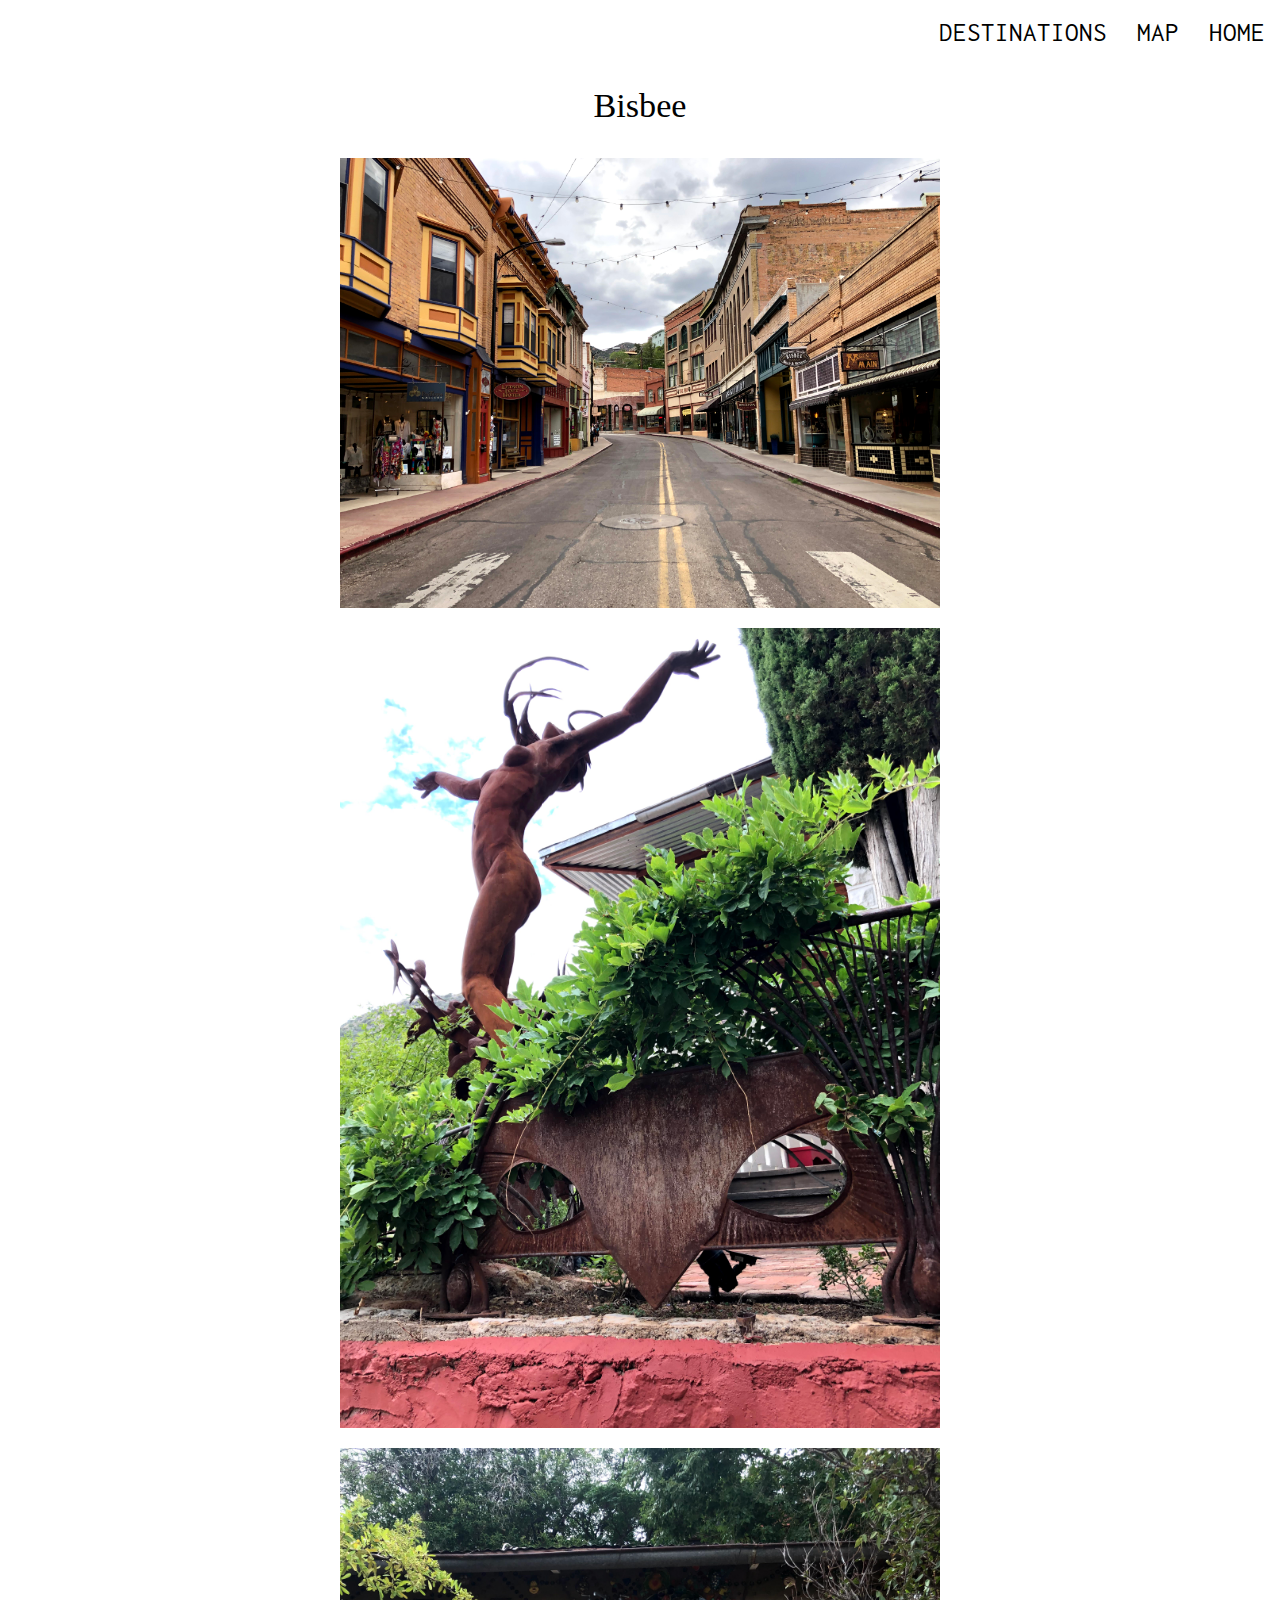
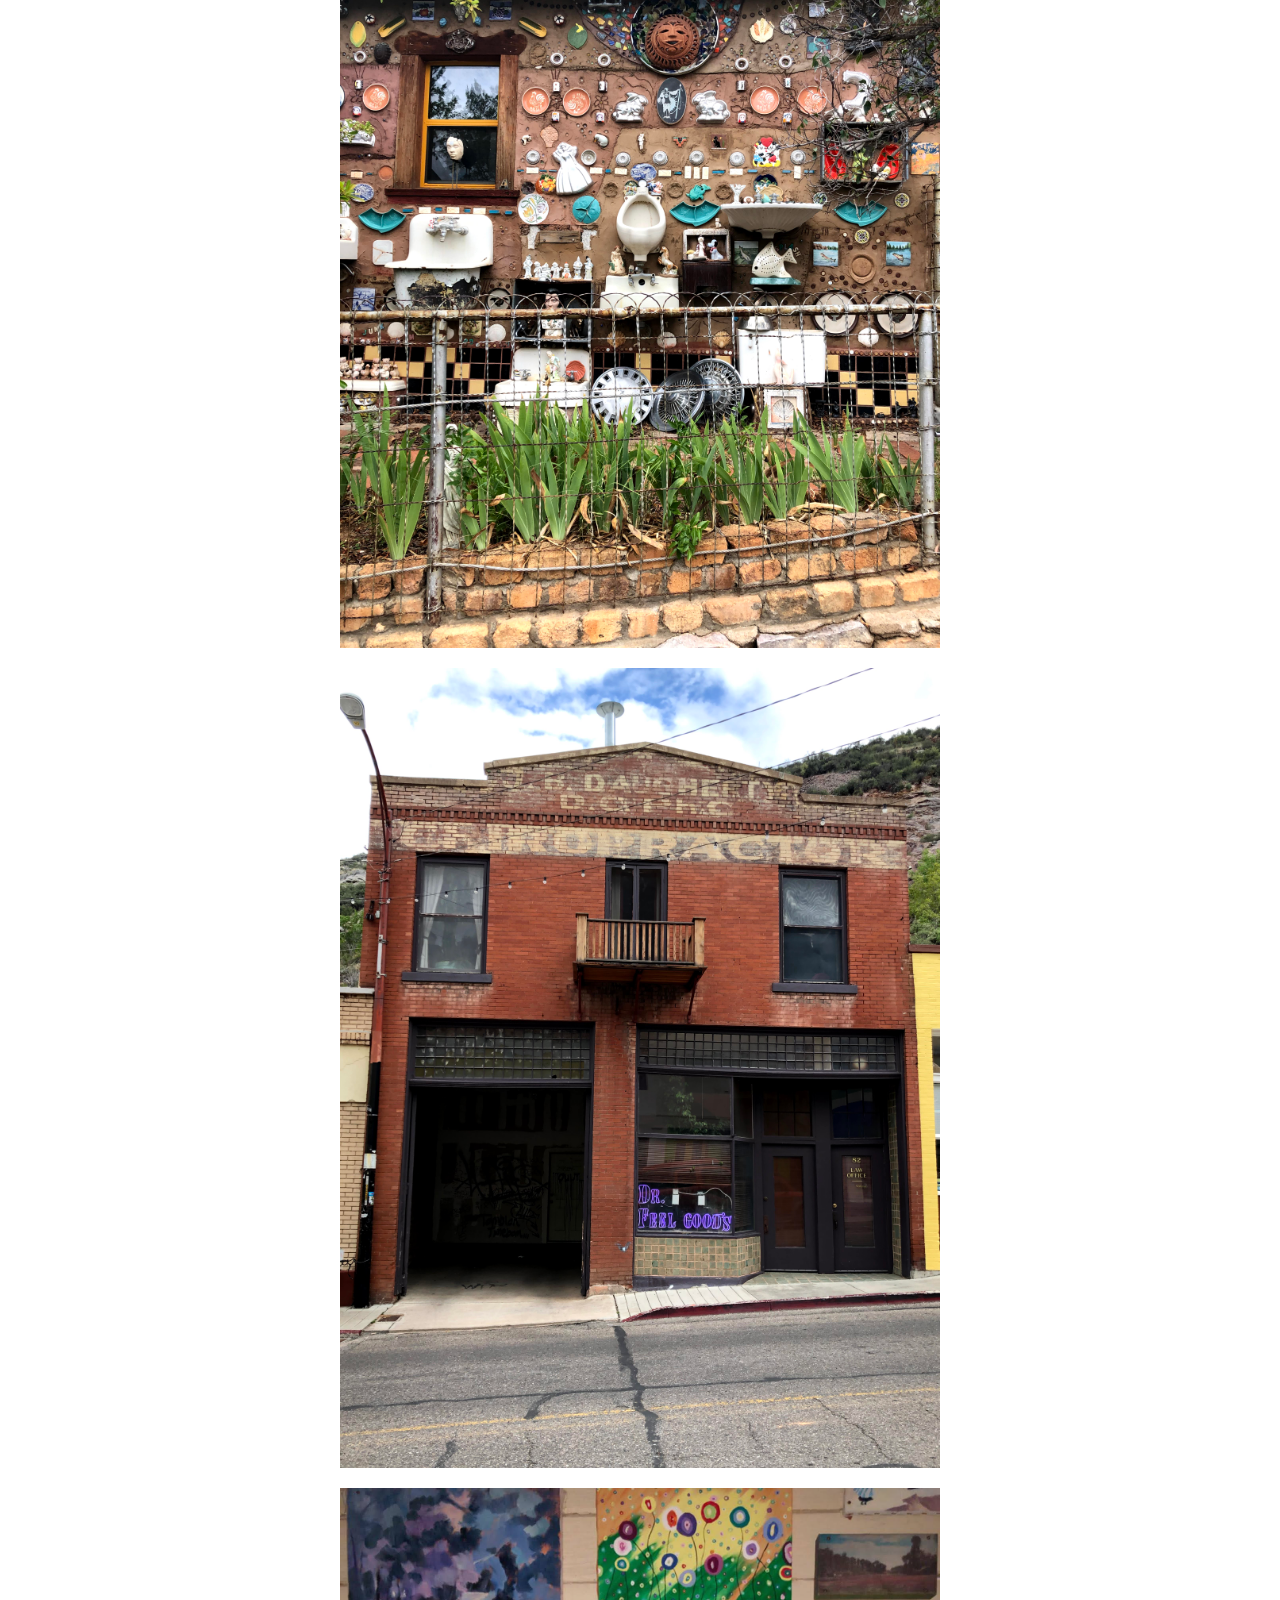
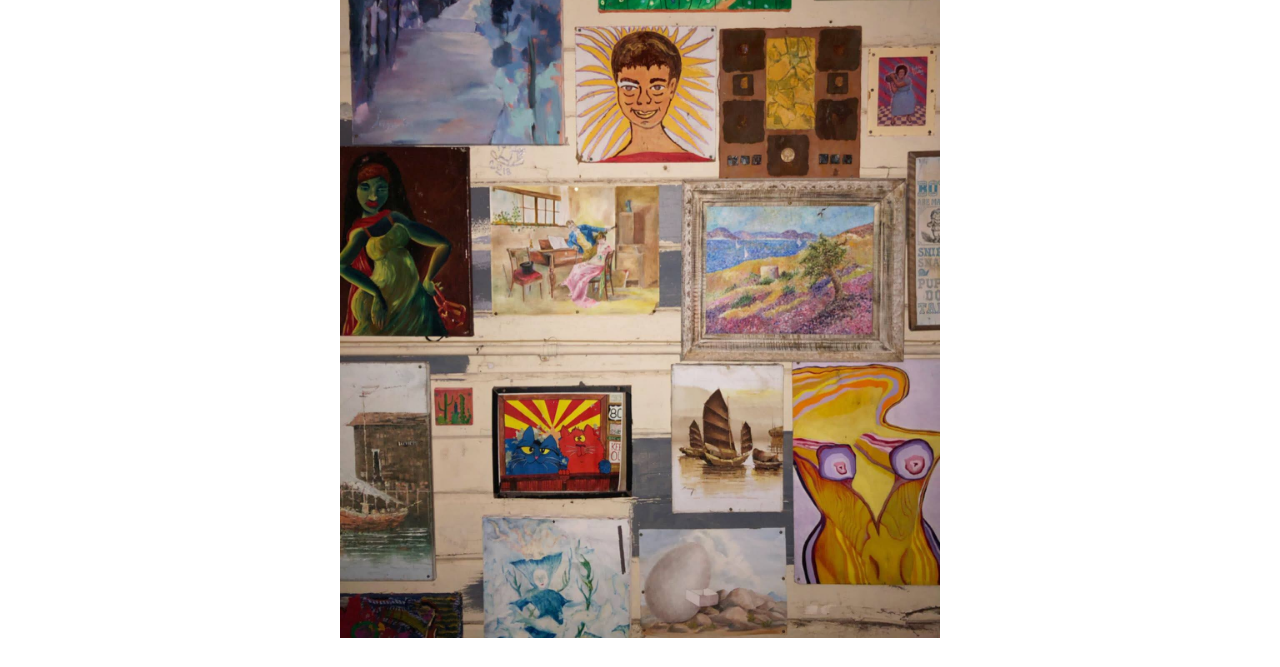
==== commit 604cd704: "removed logo from nav" ====
--- a/bisbee.html
+++ b/bisbee.html
@@ -54,7 +54,7 @@
 
     <nav>
       <div class="nav-wrapper">
-        <a href="#!" class="brand-logo">Exploring here and there...</a>
+        <!-- <a href="#!" class="brand-logo">Exploring here and there...</a> -->
         <a href="#" data-target="mobile-demo" class="sidenav-trigger"
           ><i class="material-icons">menu</i></a
         >
